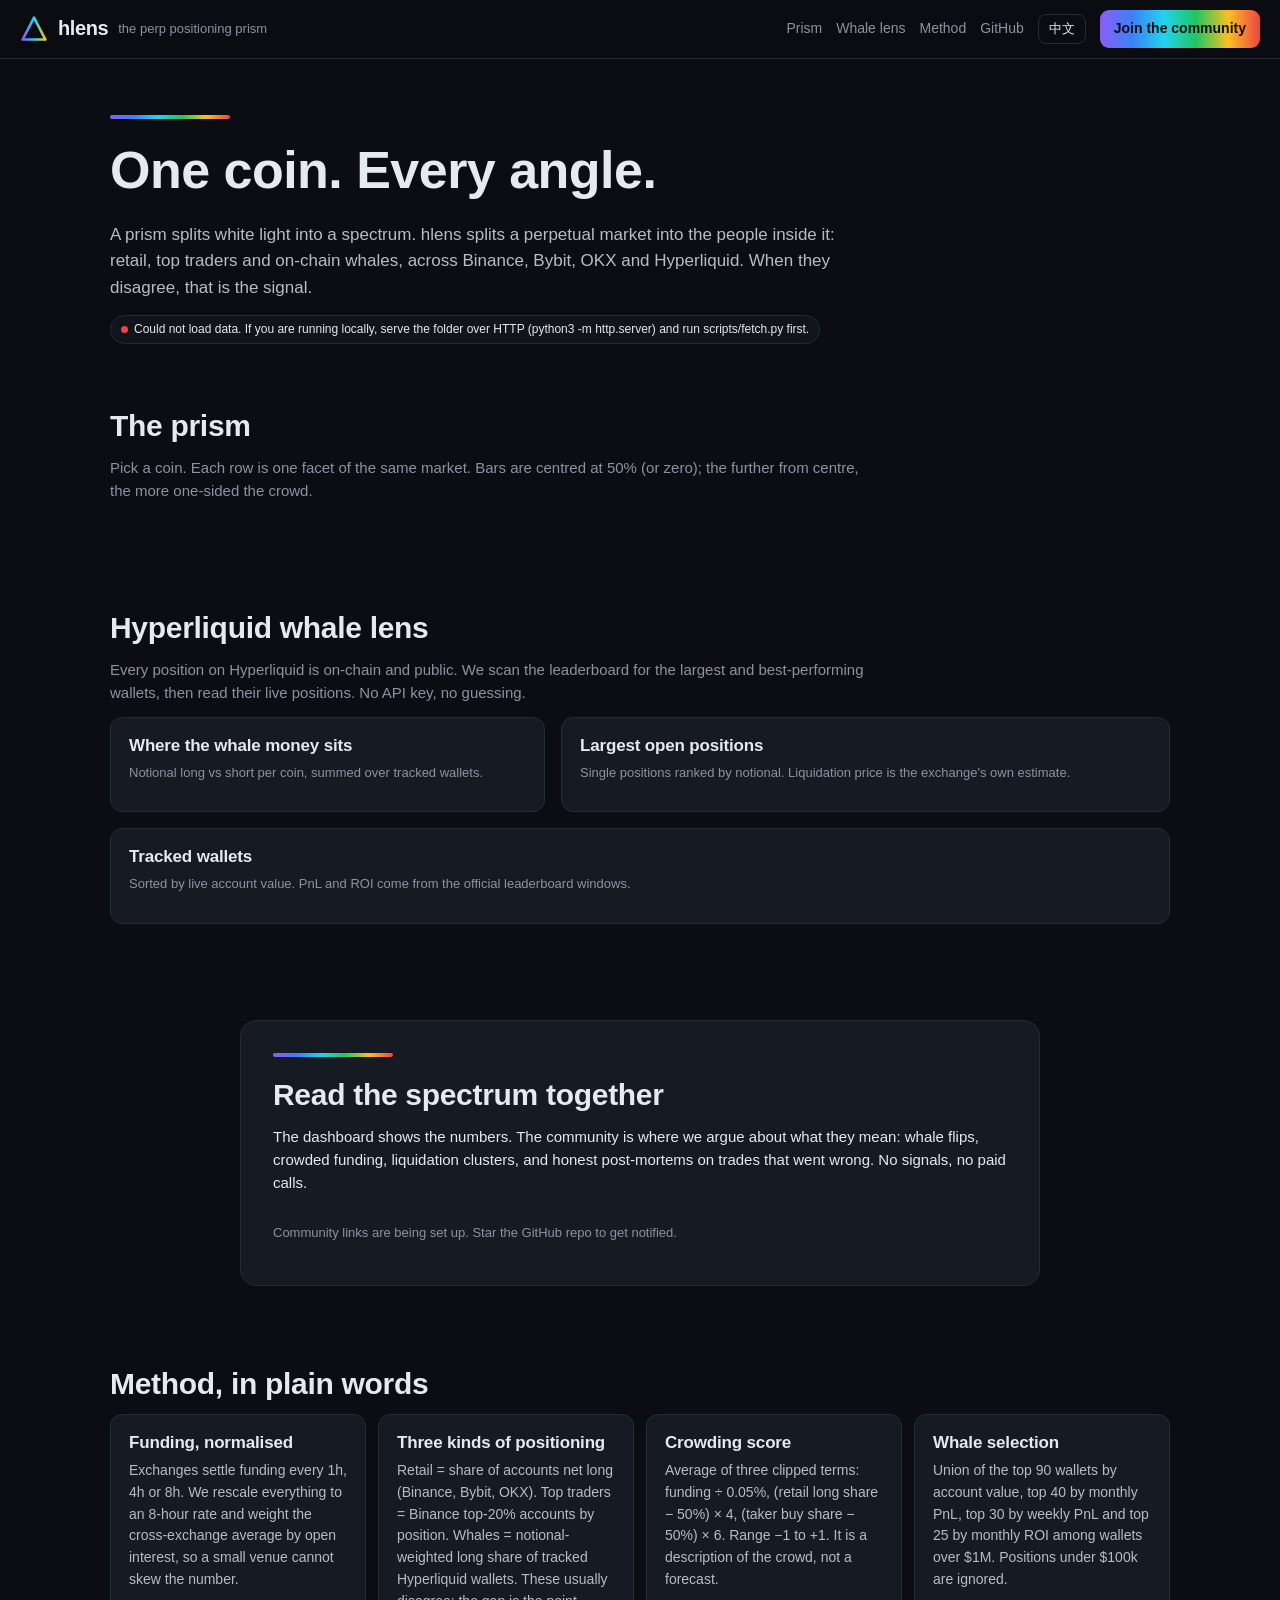
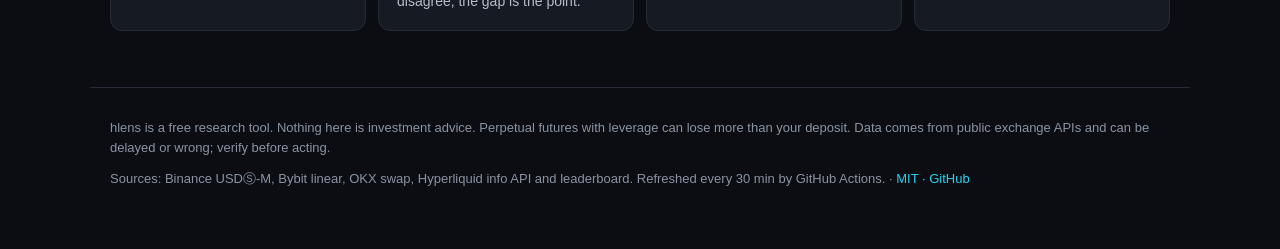
==== index.html @ 2c5aa691 "hlens v0.1: perp positioning prism + Hyperliquid whale lens Static site on GitHub Pages, data refres" ====
<!doctype html>
<html lang="en">
<head>
<meta charset="utf-8">
<meta name="viewport" content="width=device-width, initial-scale=1">
<title>hlens · One coin, every angle. Perp positioning prism + Hyperliquid whale lens</title>
<meta name="description" content="hlens splits a perpetual-futures market into its spectrum: funding, open interest, retail vs top-trader vs whale positioning across Binance, Bybit, OKX and Hyperliquid. Free, open source, refreshed every 30 minutes.">
<meta property="og:title" content="hlens — the perp positioning prism">
<meta property="og:description" content="Retail vs whales, funding vs open interest, four exchanges in one view. Plus a live Hyperliquid whale lens.">
<meta property="og:type" content="website">
<link rel="icon" href="data:image/svg+xml,%3Csvg xmlns='http://www.w3.org/2000/svg' viewBox='0 0 64 64'%3E%3Cdefs%3E%3ClinearGradient id='g' x1='0' x2='1'%3E%3Cstop offset='0' stop-color='%238b5cf6'/%3E%3Cstop offset='.5' stop-color='%2322d3ee'/%3E%3Cstop offset='1' stop-color='%23fbbf24'/%3E%3C/linearGradient%3E%3C/defs%3E%3Cpolygon points='32,6 58,56 6,56' fill='none' stroke='url(%23g)' stroke-width='6' stroke-linejoin='round'/%3E%3C/svg%3E">
<link rel="stylesheet" href="assets/style.css">
</head>
<body>

<header class="top">
  <a class="brand" href="#">
    <svg class="logo" viewBox="0 0 64 64" aria-hidden="true"><defs><linearGradient id="lg" x1="0" x2="1"><stop offset="0" stop-color="#8b5cf6"/><stop offset=".5" stop-color="#22d3ee"/><stop offset="1" stop-color="#fbbf24"/></linearGradient></defs><polygon points="32,6 58,56 6,56" fill="none" stroke="url(#lg)" stroke-width="6" stroke-linejoin="round"/></svg>
    <span class="brand-name">hlens</span>
    <span class="brand-tag" data-i18n="tagline">the perp positioning prism</span>
  </a>
  <nav class="nav">
    <a href="#prism" data-i18n="nav.prism">Prism</a>
    <a href="#whales" data-i18n="nav.whales">Whale lens</a>
    <a href="#method" data-i18n="nav.method">Method</a>
    <a id="gh-link" href="#" target="_blank" rel="noopener">GitHub</a>
    <button id="lang" class="lang" type="button" aria-label="language">中文</button>
    <a id="join-top" class="btn btn-primary" href="#join" data-i18n="join.cta">Join the community</a>
  </nav>
</header>

<section class="hero">
  <div class="spectrum-bar" aria-hidden="true"></div>
  <h1 data-i18n="hero.h1">One coin. Every angle.</h1>
  <p class="lede" data-i18n="hero.lede">A prism splits white light into a spectrum. hlens splits a perpetual market into the people inside it: retail, top traders and on-chain whales, across Binance, Bybit, OKX and Hyperliquid. When they disagree, that is the signal.</p>
  <div class="status" id="status">
    <span class="pill pill-muted" data-i18n="status.loading">loading data…</span>
  </div>
</section>

<section id="insight" class="insight hidden">
  <div class="insight-grid" id="insight-grid"></div>
</section>

<section id="prism" class="block">
  <div class="block-head">
    <h2 data-i18n="prism.h2">The prism</h2>
    <p data-i18n="prism.sub">Pick a coin. Each row is one facet of the same market. Bars are centred at 50% (or zero); the further from centre, the more one-sided the crowd.</p>
  </div>
  <div class="tabs" id="coin-tabs" role="tablist"></div>
  <div class="prism-panel" id="prism-panel"></div>
</section>

<section id="whales" class="block">
  <div class="block-head">
    <h2 data-i18n="whales.h2">Hyperliquid whale lens</h2>
    <p data-i18n="whales.sub">Every position on Hyperliquid is on-chain and public. We scan the leaderboard for the largest and best-performing wallets, then read their live positions. No API key, no guessing.</p>
  </div>
  <div class="whale-grid">
    <div class="card">
      <h3 data-i18n="whales.bycoin">Where the whale money sits</h3>
      <p class="hint" data-i18n="whales.bycoin.hint">Notional long vs short per coin, summed over tracked wallets.</p>
      <div id="whale-bycoin"></div>
    </div>
    <div class="card">
      <h3 data-i18n="whales.toppos">Largest open positions</h3>
      <p class="hint" data-i18n="whales.toppos.hint">Single positions ranked by notional. Liquidation price is the exchange's own estimate.</p>
      <div class="table-wrap"><table id="whale-toppos"></table></div>
    </div>
  </div>
  <div class="card">
    <h3 data-i18n="whales.wallets">Tracked wallets</h3>
    <p class="hint" data-i18n="whales.wallets.hint">Sorted by live account value. PnL and ROI come from the official leaderboard windows.</p>
    <div class="table-wrap"><table id="whale-wallets"></table></div>
  </div>
</section>

<section id="join" class="block join">
  <div class="join-card">
    <div class="spectrum-bar" aria-hidden="true"></div>
    <h2 data-i18n="join.h2">Read the spectrum together</h2>
    <p data-i18n="join.p">The dashboard shows the numbers. The community is where we argue about what they mean: whale flips, crowded funding, liquidation clusters, and honest post-mortems on trades that went wrong. No signals, no paid calls.</p>
    <div class="join-links" id="join-links"></div>
    <p class="hint" id="join-empty" data-i18n="join.empty">Community links are being set up. Star the GitHub repo to get notified.</p>
  </div>
</section>

<section id="method" class="block">
  <div class="block-head">
    <h2 data-i18n="method.h2">Method, in plain words</h2>
  </div>
  <div class="method-grid">
    <div class="card"><h3 data-i18n="m1.h">Funding, normalised</h3><p data-i18n="m1.p">Exchanges settle funding every 1h, 4h or 8h. We rescale everything to an 8-hour rate and weight the cross-exchange average by open interest, so a small venue cannot skew the number.</p></div>
    <div class="card"><h3 data-i18n="m2.h">Three kinds of positioning</h3><p data-i18n="m2.p">Retail = share of accounts net long (Binance, Bybit, OKX). Top traders = Binance top-20% accounts by position. Whales = notional-weighted long share of tracked Hyperliquid wallets. These usually disagree; the gap is the point.</p></div>
    <div class="card"><h3 data-i18n="m3.h">Crowding score</h3><p data-i18n="m3.p">Average of three clipped terms: funding ÷ 0.05%, (retail long share − 50%) × 4, (taker buy share − 50%) × 6. Range −1 to +1. It is a description of the crowd, not a forecast.</p></div>
    <div class="card"><h3 data-i18n="m4.h">Whale selection</h3><p data-i18n="m4.p">Union of the top 90 wallets by account value, top 40 by monthly PnL, top 30 by weekly PnL and top 25 by monthly ROI among wallets over $1M. Positions under $100k are ignored.</p></div>
  </div>
</section>

<footer class="foot">
  <p data-i18n="foot.disclaimer">hlens is a free research tool. Nothing here is investment advice. Perpetual futures with leverage can lose more than your deposit. Data comes from public exchange APIs and can be delayed or wrong; verify before acting.</p>
  <p><span data-i18n="foot.sources">Sources: Binance USDⓈ-M, Bybit linear, OKX swap, Hyperliquid info API and leaderboard.</span> <span id="foot-refresh"></span> · <a id="gh-link-2" href="#" target="_blank" rel="noopener">MIT · GitHub</a></p>
</footer>

<script src="config.js"></script>
<script src="assets/app.js"></script>
</body>
</html>
---- assets/style.css ----
:root{
  --bg:#0b0d12;--bg2:#11141b;--card:#161a23;--line:#242a36;--text:#e6e9ef;--muted:#8b93a3;
  --long:#22c55e;--short:#ef4444;--accent:#22d3ee;--warn:#fbbf24;--violet:#8b5cf6;
  --spectrum:linear-gradient(90deg,#8b5cf6,#3b82f6,#22d3ee,#22c55e,#fbbf24,#ef4444);
  --radius:12px;--mono:ui-monospace,SFMono-Regular,Menlo,Consolas,monospace;
}
*{box-sizing:border-box}
html{scroll-behavior:smooth}
html,body{overflow-x:hidden}
body{margin:0;background:var(--bg);color:var(--text);font:15px/1.55 -apple-system,BlinkMacSystemFont,"Segoe UI",Roboto,"PingFang SC","Noto Sans SC","Microsoft YaHei",sans-serif;-webkit-font-smoothing:antialiased}
a{color:var(--accent);text-decoration:none}a:hover{text-decoration:underline}
h1,h2,h3{margin:0 0 .4em;line-height:1.2;letter-spacing:-.01em}
h1{font-size:clamp(30px,5vw,52px)}h2{font-size:clamp(22px,3vw,30px)}h3{font-size:17px}
p{margin:0 0 .8em}
.hidden{display:none!important}
.hint{color:var(--muted);font-size:13px}
.mono{font-family:var(--mono);font-variant-numeric:tabular-nums}
.long{color:var(--long)}.short{color:var(--short)}.warn{color:var(--warn)}.muted{color:var(--muted)}

/* header */
.top{position:sticky;top:0;z-index:10;display:flex;align-items:center;justify-content:space-between;gap:16px;padding:10px 20px;background:rgba(11,13,18,.85);backdrop-filter:blur(10px);border-bottom:1px solid var(--line)}
.brand{display:flex;align-items:center;gap:10px;color:var(--text)}.brand:hover{text-decoration:none}
.logo{width:28px;height:28px}
.brand-name{font-weight:700;font-size:20px;letter-spacing:-.02em}
.brand-tag{color:var(--muted);font-size:13px}
.nav{display:flex;align-items:center;gap:14px;flex-wrap:wrap}
.nav a:not(.btn){color:var(--muted);font-size:14px}.nav a:not(.btn):hover{color:var(--text);text-decoration:none}
.lang{background:transparent;border:1px solid var(--line);color:var(--text);border-radius:8px;padding:5px 10px;cursor:pointer;font-size:13px}
.btn{display:inline-block;padding:8px 14px;border-radius:9px;font-weight:600;font-size:14px;border:1px solid var(--line);color:var(--text)}
.btn:hover{text-decoration:none;border-color:var(--accent)}
.btn-primary,.nav a.btn-primary{background:var(--spectrum);color:#0b0d12;border:none}
.btn-primary:hover{filter:brightness(1.1)}

/* hero */
.hero{max-width:1100px;margin:0 auto;padding:56px 20px 24px}
.spectrum-bar{height:4px;width:120px;border-radius:2px;background:var(--spectrum);margin-bottom:20px}
.lede{max-width:760px;font-size:17px;color:#b6bcc8}
.status{display:flex;flex-wrap:wrap;gap:8px;margin-top:14px}
.pill{display:inline-flex;align-items:center;gap:6px;padding:4px 10px;border-radius:999px;font-size:12px;border:1px solid var(--line);background:var(--bg2)}
.pill-ok::before{content:"";width:7px;height:7px;border-radius:50%;background:var(--long)}
.pill-err::before{content:"";width:7px;height:7px;border-radius:50%;background:var(--short)}
.pill-muted{color:var(--muted)}

/* insight strip */
.insight{max-width:1100px;margin:0 auto;padding:0 20px 8px}
.insight-grid{display:grid;grid-template-columns:repeat(auto-fit,minmax(240px,1fr));gap:12px}
.ins{background:var(--card);border:1px solid var(--line);border-radius:var(--radius);padding:14px 16px;position:relative;overflow:hidden}
.ins::before{content:"";position:absolute;left:0;top:0;bottom:0;width:3px;background:var(--spectrum)}
.ins .k{font-size:12px;color:var(--muted);text-transform:uppercase;letter-spacing:.06em}
.ins .v{font-size:22px;font-weight:700;margin:2px 0}
.ins .d{font-size:13px;color:#b6bcc8}

/* blocks */
.block{max-width:1100px;margin:0 auto;padding:40px 20px}
.block-head p{color:var(--muted);max-width:760px}
.card{min-width:0;max-width:100%;background:var(--card);border:1px solid var(--line);border-radius:var(--radius);padding:18px;margin-bottom:16px}
.tabs{display:flex;flex-wrap:wrap;gap:8px;margin:14px 0}
.tab{background:var(--bg2);border:1px solid var(--line);color:var(--muted);padding:7px 14px;border-radius:999px;cursor:pointer;font-weight:600;font-size:14px}
.tab[aria-selected="true"]{color:#0b0d12;background:var(--accent);border-color:var(--accent)}
.tab .chg{font-weight:500;font-size:12px;margin-left:6px}

/* prism panel */
.prism-panel{display:grid;grid-template-columns:minmax(0,1.2fr) minmax(0,1fr);gap:16px}
.prism-panel>.card,.whale-grid>.card,.facet,.divergence{min-width:0;overflow-wrap:anywhere}
@media(max-width:900px){.prism-panel{grid-template-columns:minmax(0,1fr)}}
.price-row{display:flex;align-items:baseline;gap:14px;flex-wrap:wrap;margin-bottom:10px}
.price{font-size:34px;font-weight:700;font-family:var(--mono)}
.facet{display:grid;grid-template-columns:150px 1fr 90px;align-items:center;gap:12px;padding:10px 0;border-top:1px solid var(--line)}
.facet:first-of-type{border-top:none}
.facet .lbl{font-size:13px}.facet .lbl small{display:block;color:var(--muted);font-size:11px}
.facet .val{text-align:right;font-family:var(--mono);font-weight:600;white-space:nowrap}
.bar{position:relative;height:14px;background:var(--bg2);border-radius:7px;overflow:hidden}
.bar .mid{position:absolute;left:50%;top:0;bottom:0;width:1px;background:var(--muted);opacity:.6}
.bar .fill{position:absolute;top:0;bottom:0;border-radius:7px}
.bar .fill.pos{left:50%;background:var(--long)}
.bar .fill.neg{right:50%;background:var(--short)}
.bar.abs .fill{left:0;background:var(--violet)}
.gauge{margin-top:14px;padding-top:14px;border-top:1px solid var(--line)}
.gauge .track{height:10px;border-radius:5px;background:var(--spectrum);position:relative;margin:8px 0}
.gauge .needle{position:absolute;top:-5px;width:4px;height:20px;background:#fff;border-radius:2px;transform:translateX(-2px);box-shadow:0 0 0 2px var(--bg)}
.gauge .scale{display:flex;justify-content:space-between;font-size:11px;color:var(--muted)}
.divergence{margin-top:12px;padding:12px;border-radius:10px;background:var(--bg2);font-size:14px}
.spark{width:100%;height:44px;display:block;min-width:0}
.sparks{display:grid;grid-template-columns:repeat(3,1fr);gap:10px;margin-top:12px}
.spark-box{background:var(--bg2);border-radius:8px;padding:8px}
.spark-box .k{font-size:11px;color:var(--muted)}

/* tables */
.table-wrap{overflow-x:auto}
table{width:100%;border-collapse:collapse;font-size:13px}
th,td{padding:8px 8px;text-align:right;border-bottom:1px solid var(--line);white-space:nowrap}
th{color:var(--muted);font-weight:500;font-size:12px}
th:first-child,td:first-child{text-align:left}
td.l{text-align:left}
tbody tr:hover{background:var(--bg2)}
.addr{font-family:var(--mono);font-size:12px}
.chip{display:inline-block;padding:1px 7px;border-radius:6px;font-size:11px;font-family:var(--mono);margin:1px 2px 1px 0;background:var(--bg2);border:1px solid var(--line)}
.chip.long{border-color:rgba(34,197,94,.4)}.chip.short{border-color:rgba(239,68,68,.4)}
.side{display:inline-block;padding:1px 7px;border-radius:6px;font-size:11px;font-weight:700;text-transform:uppercase}
.side.long{background:rgba(34,197,94,.15);color:var(--long)}.side.short{background:rgba(239,68,68,.15);color:var(--short)}

/* whale by-coin bars */
.whale-grid{display:grid;grid-template-columns:minmax(0,1fr) minmax(0,1.4fr);gap:16px}
@media(max-width:900px){.whale-grid{grid-template-columns:minmax(0,1fr)}}
.wc{display:grid;grid-template-columns:64px 1fr 110px;align-items:center;gap:10px;padding:6px 0;font-size:13px}
.wc .stack{display:flex;height:14px;border-radius:7px;overflow:hidden;background:var(--bg2)}
.wc .stack .l{background:var(--long)}.wc .stack .s{background:var(--short)}
.wc .num{text-align:right;font-family:var(--mono);font-size:12px;color:var(--muted)}

/* join */
.join-card{background:var(--card);border:1px solid var(--line);border-radius:16px;padding:32px;text-align:left;max-width:800px;margin:0 auto}
.join-links{display:flex;flex-wrap:wrap;gap:10px;margin:14px 0}
.join-links img{max-width:180px;border-radius:8px;border:1px solid var(--line)}

/* method */
.method-grid{display:grid;grid-template-columns:repeat(auto-fit,minmax(240px,1fr));gap:12px}
.method-grid p{color:#b6bcc8;font-size:14px;margin:0}

/* footer */
.foot{max-width:1100px;margin:0 auto;padding:30px 20px 50px;color:var(--muted);font-size:13px;border-top:1px solid var(--line)}

@media(max-width:640px){
  .brand-tag{display:none}.nav a:not(.btn){display:none}
  .facet{grid-template-columns:110px 1fr 74px;gap:8px}
  .sparks{grid-template-columns:minmax(0,1fr)}
  .price{font-size:28px}
}

/* crowd mood */
.mood{display:flex;align-items:center;gap:16px;margin:8px 0 12px}
.mood .big{font-size:40px;font-weight:700;font-family:var(--mono);line-height:1}
.mood .lab{font-weight:600}
.mood-track{height:10px;border-radius:5px;background:linear-gradient(90deg,#ef4444,#fbbf24,#22c55e);position:relative;margin:6px 0}
.mood-track .needle{position:absolute;top:-5px;width:4px;height:20px;background:#fff;border-radius:2px;transform:translateX(-2px);box-shadow:0 0 0 2px var(--bg)}
.mood-list{list-style:none;padding:0;margin:10px 0 0;font-size:13px;color:#b6bcc8}
.mood-list li{padding:6px 0;border-top:1px solid var(--line)}
.mood-list li.now{color:var(--text)}
.mood-list li.now::before{content:"▶ ";color:var(--accent)}
.tag{display:inline-block;font-size:11px;padding:1px 7px;border-radius:6px;background:var(--bg2);border:1px solid var(--line);color:var(--muted);margin-left:6px;vertical-align:middle}
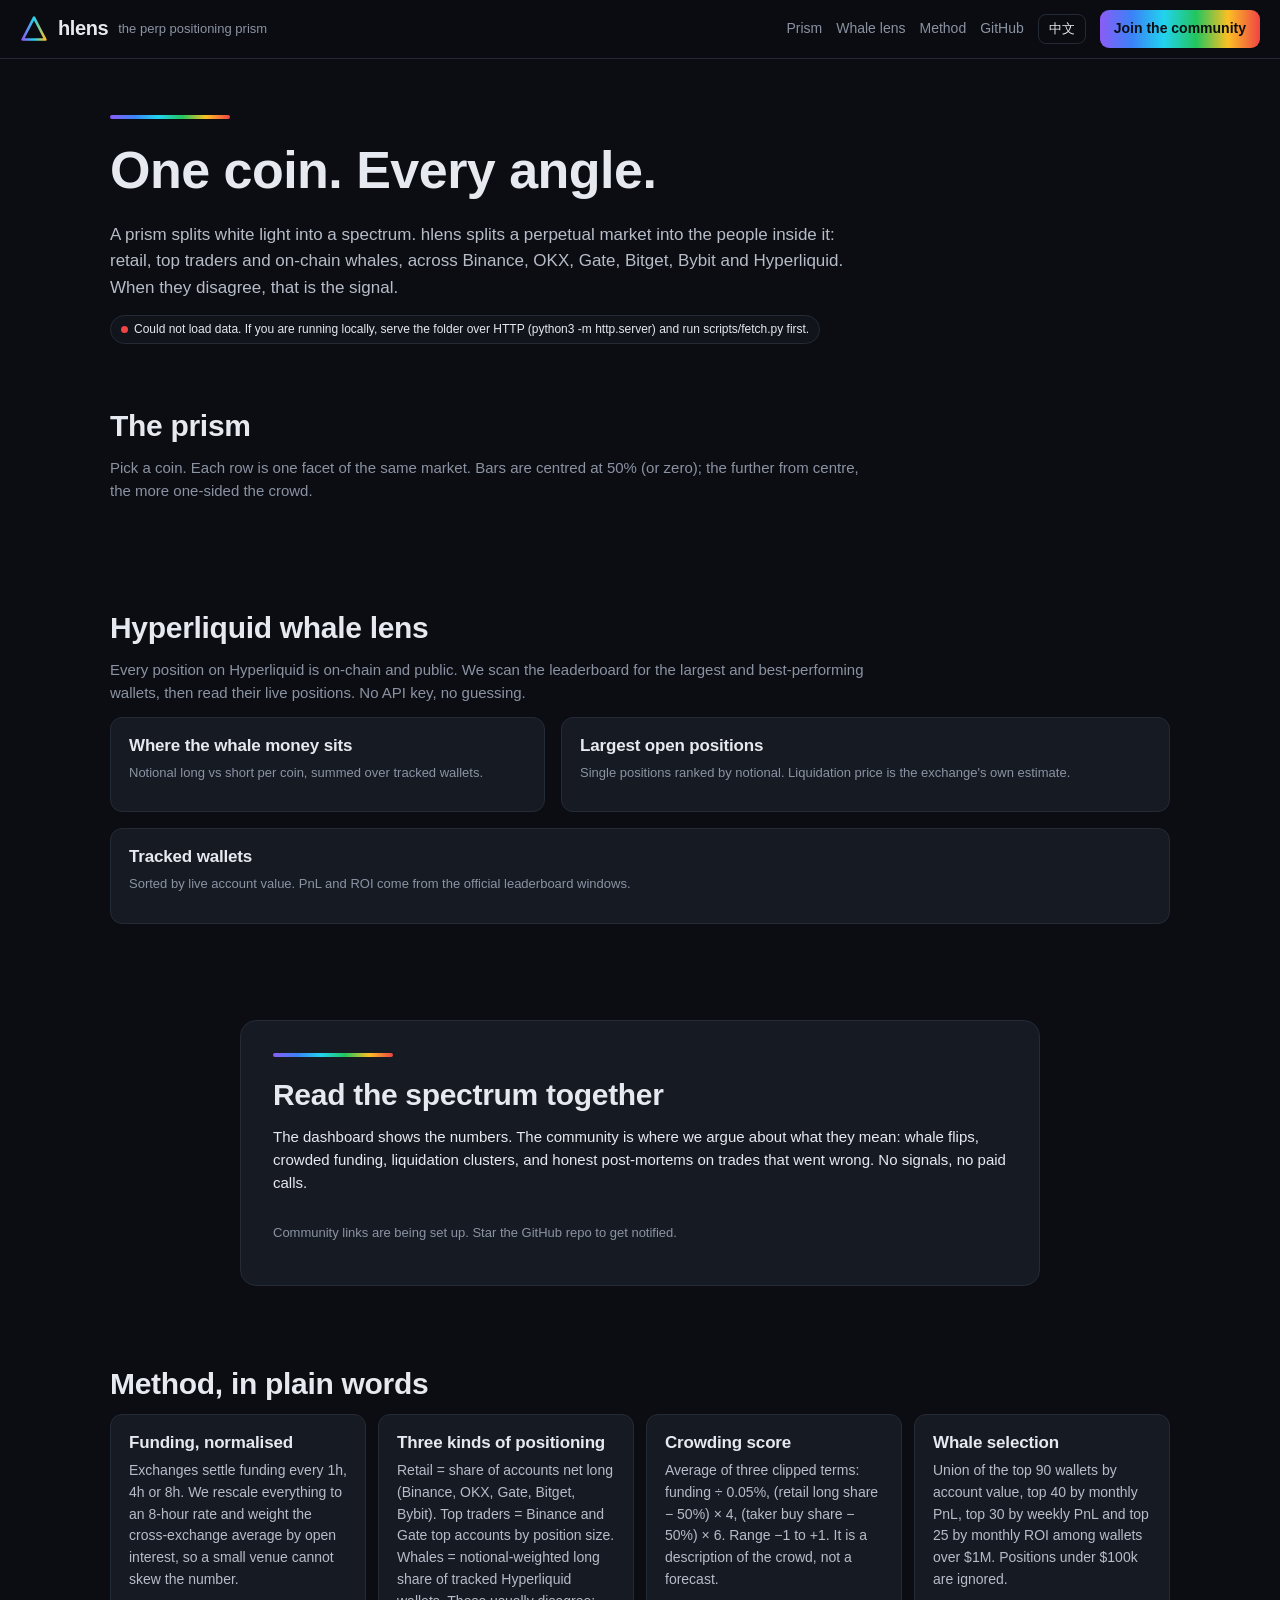
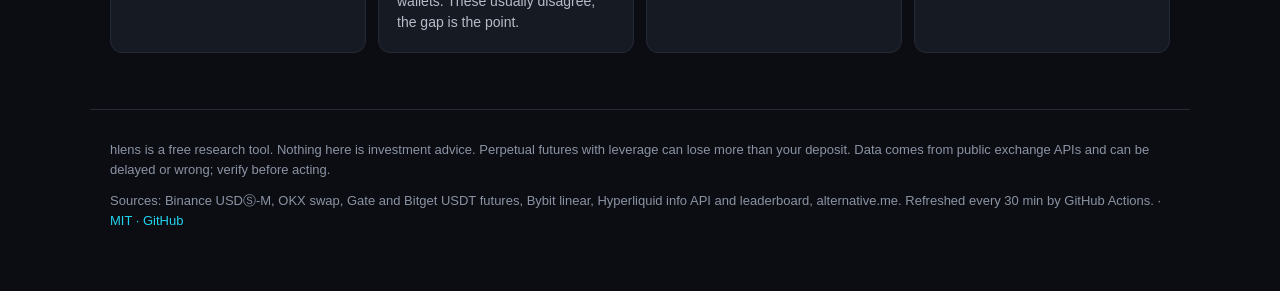
==== commit b5dc8fca: "data: Binance via www mirror, add Gate + Bitget, Bybit best-effort GitHub runners are US-based: fapi" ====
--- a/index.html
+++ b/index.html
@@ -4,9 +4,9 @@
 <meta charset="utf-8">
 <meta name="viewport" content="width=device-width, initial-scale=1">
 <title>hlens · One coin, every angle. Perp positioning prism + Hyperliquid whale lens</title>
-<meta name="description" content="hlens splits a perpetual-futures market into its spectrum: funding, open interest, retail vs top-trader vs whale positioning across Binance, Bybit, OKX and Hyperliquid. Free, open source, refreshed every 30 minutes.">
+<meta name="description" content="hlens splits a perpetual-futures market into its spectrum: funding, open interest, retail vs top-trader vs whale positioning across Binance, OKX, Gate, Bitget, Bybit and Hyperliquid. Free, open source, refreshed every 30 minutes.">
 <meta property="og:title" content="hlens — the perp positioning prism">
-<meta property="og:description" content="Retail vs whales, funding vs open interest, four exchanges in one view. Plus a live Hyperliquid whale lens.">
+<meta property="og:description" content="Retail vs whales, funding vs open interest, six venues in one view. Plus a live Hyperliquid whale lens.">
 <meta property="og:type" content="website">
 <link rel="icon" href="data:image/svg+xml,%3Csvg xmlns='http://www.w3.org/2000/svg' viewBox='0 0 64 64'%3E%3Cdefs%3E%3ClinearGradient id='g' x1='0' x2='1'%3E%3Cstop offset='0' stop-color='%238b5cf6'/%3E%3Cstop offset='.5' stop-color='%2322d3ee'/%3E%3Cstop offset='1' stop-color='%23fbbf24'/%3E%3C/linearGradient%3E%3C/defs%3E%3Cpolygon points='32,6 58,56 6,56' fill='none' stroke='url(%23g)' stroke-width='6' stroke-linejoin='round'/%3E%3C/svg%3E">
 <link rel="stylesheet" href="assets/style.css">
@@ -32,7 +32,7 @@
 <section class="hero">
   <div class="spectrum-bar" aria-hidden="true"></div>
   <h1 data-i18n="hero.h1">One coin. Every angle.</h1>
-  <p class="lede" data-i18n="hero.lede">A prism splits white light into a spectrum. hlens splits a perpetual market into the people inside it: retail, top traders and on-chain whales, across Binance, Bybit, OKX and Hyperliquid. When they disagree, that is the signal.</p>
+  <p class="lede" data-i18n="hero.lede">A prism splits white light into a spectrum. hlens splits a perpetual market into the people inside it: retail, top traders and on-chain whales, across Binance, OKX, Gate, Bitget, Bybit and Hyperliquid. When they disagree, that is the signal.</p>
   <div class="status" id="status">
     <span class="pill pill-muted" data-i18n="status.loading">loading data…</span>
   </div>
@@ -91,7 +91,7 @@
   </div>
   <div class="method-grid">
     <div class="card"><h3 data-i18n="m1.h">Funding, normalised</h3><p data-i18n="m1.p">Exchanges settle funding every 1h, 4h or 8h. We rescale everything to an 8-hour rate and weight the cross-exchange average by open interest, so a small venue cannot skew the number.</p></div>
-    <div class="card"><h3 data-i18n="m2.h">Three kinds of positioning</h3><p data-i18n="m2.p">Retail = share of accounts net long (Binance, Bybit, OKX). Top traders = Binance top-20% accounts by position. Whales = notional-weighted long share of tracked Hyperliquid wallets. These usually disagree; the gap is the point.</p></div>
+    <div class="card"><h3 data-i18n="m2.h">Three kinds of positioning</h3><p data-i18n="m2.p">Retail = share of accounts net long (Binance, OKX, Gate, Bitget, Bybit). Top traders = Binance and Gate top accounts by position size. Whales = notional-weighted long share of tracked Hyperliquid wallets. These usually disagree; the gap is the point.</p></div>
     <div class="card"><h3 data-i18n="m3.h">Crowding score</h3><p data-i18n="m3.p">Average of three clipped terms: funding ÷ 0.05%, (retail long share − 50%) × 4, (taker buy share − 50%) × 6. Range −1 to +1. It is a description of the crowd, not a forecast.</p></div>
     <div class="card"><h3 data-i18n="m4.h">Whale selection</h3><p data-i18n="m4.p">Union of the top 90 wallets by account value, top 40 by monthly PnL, top 30 by weekly PnL and top 25 by monthly ROI among wallets over $1M. Positions under $100k are ignored.</p></div>
   </div>
@@ -99,7 +99,7 @@
 
 <footer class="foot">
   <p data-i18n="foot.disclaimer">hlens is a free research tool. Nothing here is investment advice. Perpetual futures with leverage can lose more than your deposit. Data comes from public exchange APIs and can be delayed or wrong; verify before acting.</p>
-  <p><span data-i18n="foot.sources">Sources: Binance USDⓈ-M, Bybit linear, OKX swap, Hyperliquid info API and leaderboard.</span> <span id="foot-refresh"></span> · <a id="gh-link-2" href="#" target="_blank" rel="noopener">MIT · GitHub</a></p>
+  <p><span data-i18n="foot.sources">Sources: Binance USDⓈ-M, OKX swap, Gate USDT futures, Bitget USDT futures, Bybit linear, Hyperliquid info API and leaderboard, alternative.me.</span> <span id="foot-refresh"></span> · <a id="gh-link-2" href="#" target="_blank" rel="noopener">MIT · GitHub</a></p>
 </footer>
 
 <script src="config.js"></script>
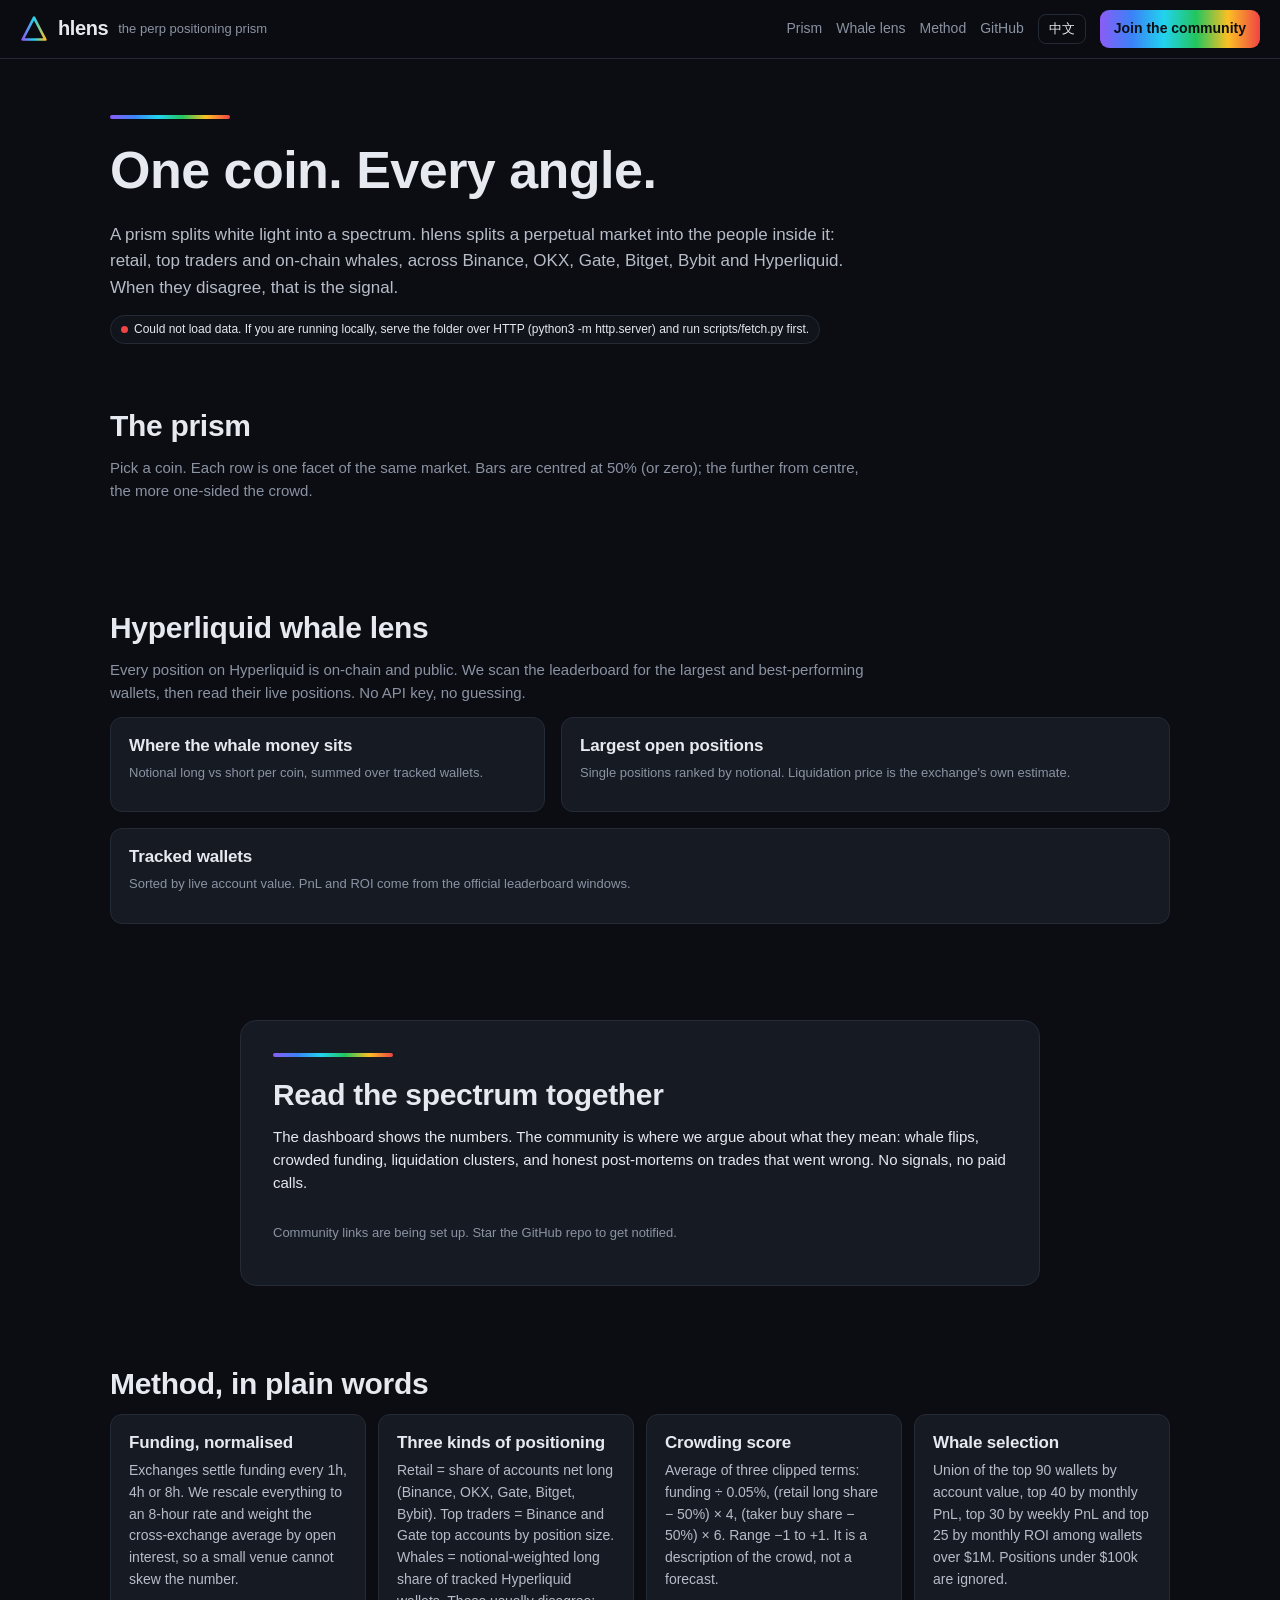
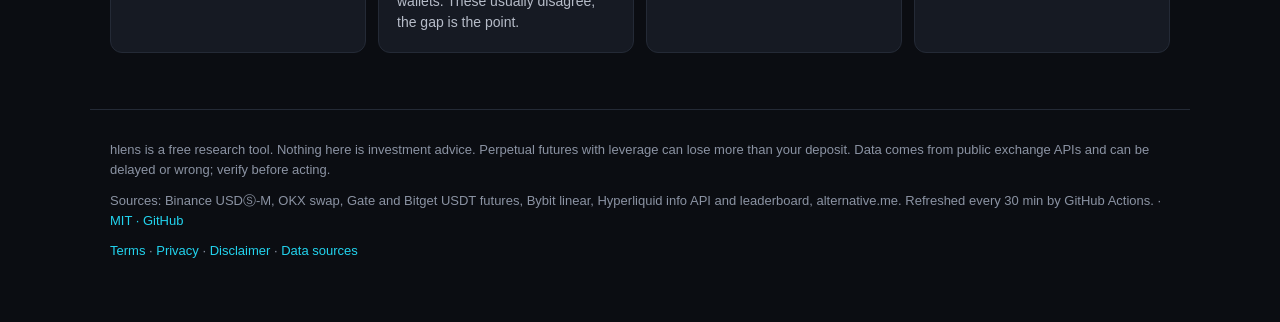
==== commit 5e5926f2: "site: terms, privacy, disclaimer, sources pages (EN/ZH) with footer links; supportEmail placeholder " ====
--- a/index.html
+++ b/index.html
@@ -100,6 +100,7 @@
 <footer class="foot">
   <p data-i18n="foot.disclaimer">hlens is a free research tool. Nothing here is investment advice. Perpetual futures with leverage can lose more than your deposit. Data comes from public exchange APIs and can be delayed or wrong; verify before acting.</p>
   <p><span data-i18n="foot.sources">Sources: Binance USDⓈ-M, OKX swap, Gate USDT futures, Bitget USDT futures, Bybit linear, Hyperliquid info API and leaderboard, alternative.me.</span> <span id="foot-refresh"></span> · <a id="gh-link-2" href="#" target="_blank" rel="noopener">MIT · GitHub</a></p>
+  <p><a href="terms.html" data-i18n="foot.nav.terms">Terms</a> · <a href="privacy.html" data-i18n="foot.nav.privacy">Privacy</a> · <a href="disclaimer.html" data-i18n="foot.nav.disclaimer">Disclaimer</a> · <a href="sources.html" data-i18n="foot.nav.sources">Data sources</a></p>
 </footer>
 
 <script src="config.js"></script>
